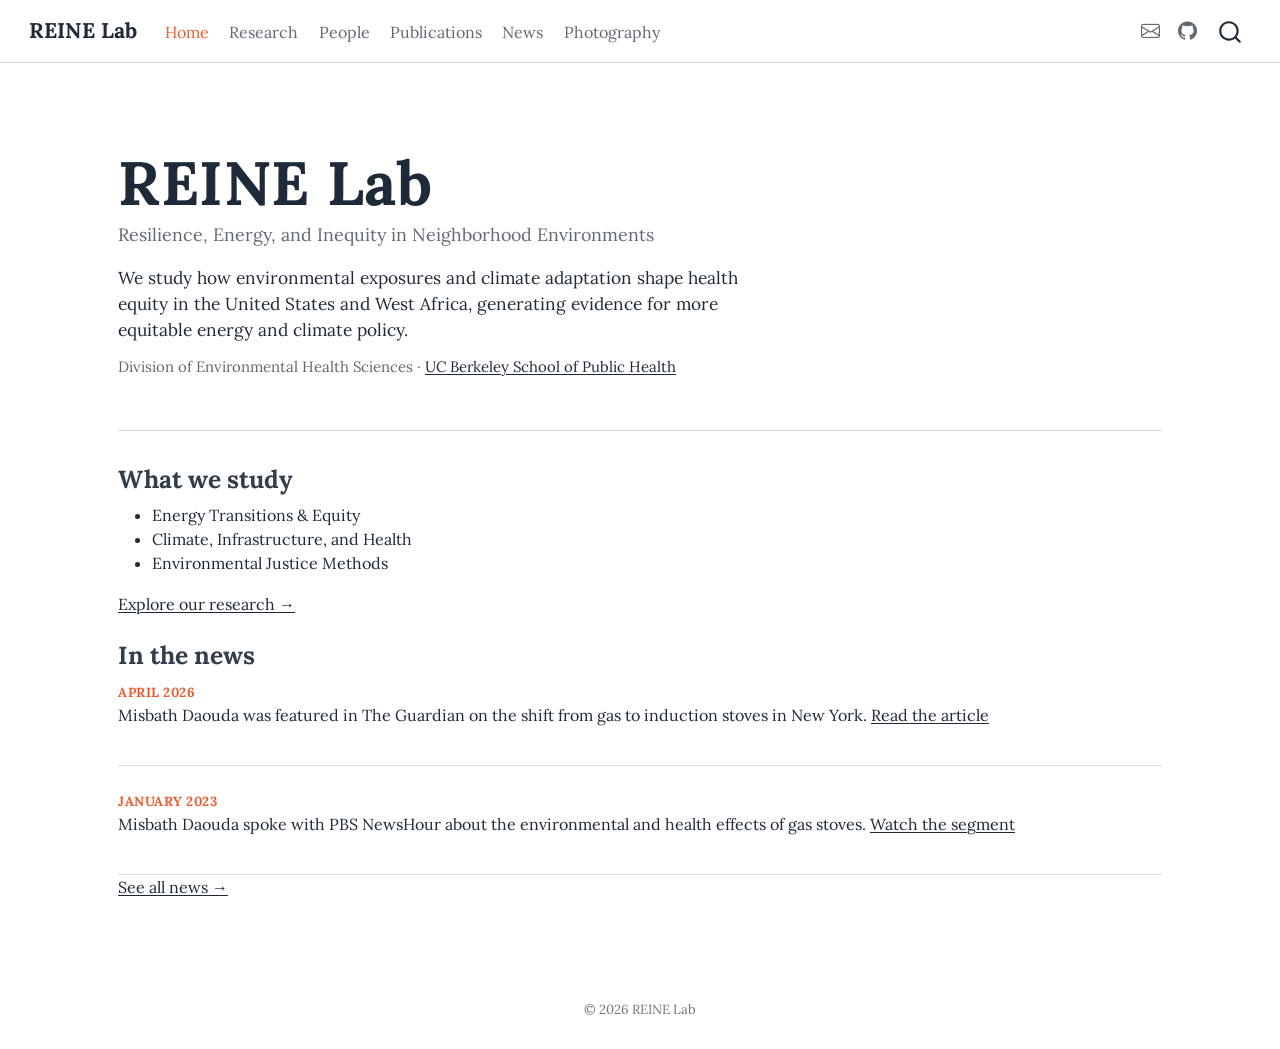
==== docs/index.html @ e4ec4928 "Nest current projects under their research area, rename news heading Research page now shows current" ====
<!DOCTYPE html>
<html xmlns="http://www.w3.org/1999/xhtml" lang="en" xml:lang="en"><head>

<meta charset="utf-8">
<meta name="generator" content="quarto-1.10.18">

<meta name="viewport" content="width=device-width, initial-scale=1.0, user-scalable=yes">


<title>REINE Lab</title>
<style>
/* Default styles provided by pandoc.
** See https://pandoc.org/MANUAL.html#variables-for-html for config info.
*/
span.smallcaps{font-variant: small-caps;}
div.columns{display: flex; gap: 1.5em;}
div.column{flex: auto;}
@media screen {
div.columns{gap: min(4vw, 1.5em);}
div.column{overflow-x: auto;}
}
div.hanging-indent{margin-left: 1.5em; text-indent: -1.5em;}
ul.task-list{list-style: none;}
ul.task-list li input[type="checkbox"] {
  width: 0.8em;
  margin: 0 0.8em 0.2em -1em; /* quarto-specific, see https://github.com/quarto-dev/quarto-cli/issues/4556 */ 
  vertical-align: middle;
}
</style>


<script src="site_libs/quarto-nav/quarto-nav.js"></script>
<script src="site_libs/quarto-nav/headroom.min.js"></script>
<script src="site_libs/clipboard/clipboard.min.js"></script>
<script src="site_libs/quarto-search/autocomplete.umd.js"></script>
<script src="site_libs/quarto-search/fuse.min.js"></script>
<script src="site_libs/quarto-search/quarto-search.js"></script>
<meta name="quarto:offset" content="./">
<script src="site_libs/quarto-html/quarto.js" type="module"></script>
<script src="site_libs/quarto-html/tabsets/tabsets.js" type="module"></script>
<script src="site_libs/quarto-html/popper.min.js"></script>
<script src="site_libs/quarto-html/tippy.umd.min.js"></script>
<script src="site_libs/quarto-html/anchor.min.js"></script>
<link href="site_libs/quarto-html/tippy.css" rel="stylesheet">
<link href="site_libs/quarto-html/quarto-syntax-highlighting-64a204ab8560d761af7679ceaba22944.css" rel="stylesheet" id="quarto-text-highlighting-styles">
<script src="site_libs/bootstrap/bootstrap.min.js"></script>
<link href="site_libs/bootstrap/bootstrap-icons.css" rel="stylesheet">
<link href="site_libs/bootstrap/bootstrap-1b0c18fe74af3ca529f8857c89a2b7a2.min.css" rel="stylesheet" append-hash="true" id="quarto-bootstrap" data-mode="light">
<script id="quarto-search-options" type="application/json">{
  "location": "navbar",
  "copy-button": false,
  "collapse-after": 3,
  "panel-placement": "end",
  "type": "overlay",
  "limit": 50,
  "keyboard-shortcut": [
    "f",
    "/",
    "s"
  ],
  "show-item-context": false,
  "language": {
    "search-no-results-text": "No results",
    "search-matching-documents-text": "matching documents",
    "search-copy-link-title": "Copy link to search",
    "search-hide-matches-text": "Hide additional matches",
    "search-more-match-text": "more match in this document",
    "search-more-matches-text": "more matches in this document",
    "search-clear-button-title": "Clear",
    "search-text-placeholder": "",
    "search-detached-cancel-button-title": "Cancel",
    "search-submit-button-title": "Submit",
    "search-label": "Search"
  }
}</script>


<link rel="stylesheet" href="styles.css">
</head>

<body class="nav-fixed fullcontent quarto-light">

<div id="quarto-search-results"></div>
  <header id="quarto-header" class="headroom fixed-top">
    <nav class="navbar navbar-expand-lg " data-bs-theme="dark">
      <div class="navbar-container container-fluid">
      <div class="navbar-brand-container mx-auto">
    <a class="navbar-brand" href="./index.html">
    <span class="navbar-title">REINE Lab</span>
    </a>
  </div>
            <div id="quarto-search" class="" title="Search"></div>
          <button class="navbar-toggler" type="button" data-bs-toggle="collapse" data-bs-target="#navbarCollapse" aria-controls="navbarCollapse" role="menu" aria-expanded="false" aria-label="Toggle navigation" onclick="if (window.quartoToggleHeadroom) { window.quartoToggleHeadroom(); }">
  <span class="navbar-toggler-icon"></span>
</button>
          <div class="collapse navbar-collapse" id="navbarCollapse">
            <ul class="navbar-nav navbar-nav-scroll me-auto">
  <li class="nav-item">
    <a class="nav-link active" href="./index.html" aria-current="page"> 
<span class="menu-text">Home</span></a>
  </li>  
  <li class="nav-item">
    <a class="nav-link" href="./research.html"> 
<span class="menu-text">Research</span></a>
  </li>  
  <li class="nav-item">
    <a class="nav-link" href="./people.html"> 
<span class="menu-text">People</span></a>
  </li>  
  <li class="nav-item">
    <a class="nav-link" href="./publications.html"> 
<span class="menu-text">Publications</span></a>
  </li>  
  <li class="nav-item">
    <a class="nav-link" href="./news.html"> 
<span class="menu-text">News</span></a>
  </li>  
  <li class="nav-item">
    <a class="nav-link" href="./photos.html"> 
<span class="menu-text">Photography</span></a>
  </li>  
</ul>
            <ul class="navbar-nav navbar-nav-scroll ms-auto">
  <li class="nav-item compact">
    <a class="nav-link" href="mailto:misbath.d@berkeley.edu"> <i class="bi bi-envelope" role="img">
</i> 
<span class="menu-text"></span></a>
  </li>  
  <li class="nav-item compact">
    <a class="nav-link" href="https://github.com/reinelab"> <i class="bi bi-github" role="img">
</i> 
<span class="menu-text"></span></a>
  </li>  
</ul>
          </div> <!-- /navcollapse -->
            <div class="quarto-navbar-tools">
</div>
      </div> <!-- /container-fluid -->
    </nav>
</header>
<!-- content -->
<div id="quarto-content" class="quarto-container page-columns page-rows-contents page-layout-article page-navbar">
<!-- sidebar -->
<!-- margin-sidebar -->
    
<!-- main -->
<main class="content" id="quarto-document-content"><header id="title-block-header" class="quarto-title-block"></header>




<div class="hero">
<div class="wordmark">
REINE Lab
</div>
<p class="reine-meaning" id="reine-meaning">
Resilience, Energy, and Inequity in Neighborhood Environments
</p>
<p class="hero-tagline">
We study how environmental exposures and climate adaptation shape health equity in the United States and West Africa, generating evidence for more equitable energy and climate policy.
</p>
<p class="hero-affiliation">
Division of Environmental Health Sciences · <a href="https://publichealth.berkeley.edu/">UC Berkeley School of Public Health</a>
</p>
</div>
<script>
(function() {
  var el = document.getElementById('reine-meaning');
  if (!el) return;
  var messages = [
    'Resilience, Energy, and Inequity in Neighborhood Environments',
    '“Reine” is also French for “queen.”'
  ];
  var i = 0;
  setInterval(function() {
    el.style.opacity = 0;
    setTimeout(function() {
      i = (i + 1) % messages.length;
      el.textContent = messages[i];
      el.style.opacity = 1;
    }, 400);
  }, 5000);
})();
</script>
<section id="what-we-study" class="level3">
<h3 class="anchored" data-anchor-id="what-we-study">What we study</h3>
<ul>
<li>Energy Transitions &amp; Equity</li>
<li>Climate, Infrastructure, and Health</li>
<li>Environmental Justice Methods</li>
</ul>
<p><a href="./research.html">Explore our research →</a></p>
</section>
<section id="in-the-news" class="level3">
<h3 class="anchored" data-anchor-id="in-the-news">In the news</h3>
<div class="news-item">
<p><span class="news-date">April 2026</span><br> Misbath Daouda was featured in The Guardian on the shift from gas to induction stoves in New York. <a href="https://www.theguardian.com/environment/2026/apr/02/new-york-induction-stoves-climate-energy">Read the article</a></p>
</div>
<div class="news-item">
<p><span class="news-date">January 2023</span><br> Misbath Daouda spoke with PBS NewsHour about the environmental and health effects of gas stoves. <a href="https://www.pbs.org/newshour/show/a-look-at-the-environmental-and-health-effects-associated-with-gas-stoves">Watch the segment</a></p>
</div>
<p><a href="./news.html">See all news →</a></p>


</section>

</main> <!-- /main -->
<script id="quarto-html-after-body" type="application/javascript">
  window.document.addEventListener("DOMContentLoaded", function (event) {
    const icon = "";
    const anchorJS = new window.AnchorJS();
    anchorJS.options = {
      placement: 'right',
      icon: icon
    };
    anchorJS.add('.anchored');
    const isCodeAnnotation = (el) => {
      for (const clz of el.classList) {
        if (clz.startsWith('code-annotation-')) {                     
          return true;
        }
      }
      return false;
    }
    const onCopySuccess = function(e) {
      // button target
      const button = e.trigger;
      // don't keep focus
      button.blur();
      // flash "checked"
      button.classList.add('code-copy-button-checked');
      var currentTitle = button.getAttribute("title");
      button.setAttribute("title", "Copied!");
      let tooltip;
      if (window.bootstrap) {
        button.setAttribute("data-bs-toggle", "tooltip");
        button.setAttribute("data-bs-placement", "left");
        button.setAttribute("data-bs-title", "Copied!");
        tooltip = new bootstrap.Tooltip(button, 
          { trigger: "manual", 
            customClass: "code-copy-button-tooltip",
            offset: [0, -8]});
        tooltip.show();    
      }
      setTimeout(function() {
        if (tooltip) {
          tooltip.hide();
          button.removeAttribute("data-bs-title");
          button.removeAttribute("data-bs-toggle");
          button.removeAttribute("data-bs-placement");
        }
        button.setAttribute("title", currentTitle);
        button.classList.remove('code-copy-button-checked');
      }, 1000);
      // clear code selection
      e.clearSelection();
    }
    const getTextToCopy = function(trigger) {
      const outerScaffold = trigger.parentElement.cloneNode(true);
      const codeEl = outerScaffold.querySelector('code');
      for (const childEl of codeEl.children) {
        if (isCodeAnnotation(childEl)) {
          childEl.remove();
        }
      }
      return codeEl.innerText;
    }
    const clipboard = new window.ClipboardJS('.code-copy-button:not([data-in-quarto-modal])', {
      text: getTextToCopy
    });
    clipboard.on('success', onCopySuccess);
    if (window.document.getElementById('quarto-embedded-source-code-modal')) {
      const clipboardModal = new window.ClipboardJS('.code-copy-button[data-in-quarto-modal]', {
        text: getTextToCopy,
        container: window.document.getElementById('quarto-embedded-source-code-modal')
      });
      clipboardModal.on('success', onCopySuccess);
    }
      var localhostRegex = new RegExp(/^(?:http|https):\/\/localhost\:?[0-9]*\//);
      var mailtoRegex = new RegExp(/^mailto:/);
        var filterRegex = new RegExp('/' + window.location.host + '/');
      var isInternal = (href) => {
          return filterRegex.test(href) || localhostRegex.test(href) || mailtoRegex.test(href);
      }
      // Inspect non-navigation links and adorn them if external
     var links = window.document.querySelectorAll('a[href]:not(.nav-link):not(.navbar-brand):not(.toc-action):not(.sidebar-link):not(.sidebar-item-toggle):not(.pagination-link):not(.no-external):not([aria-hidden]):not(.dropdown-item):not(.quarto-navigation-tool):not(.about-link)');
      for (var i=0; i<links.length; i++) {
        const link = links[i];
        if (!isInternal(link.href)) {
          // undo the damage that might have been done by quarto-nav.js in the case of
          // links that we want to consider external
          if (link.dataset.originalHref !== undefined) {
            link.href = link.dataset.originalHref;
          }
        }
      }
    function tippyHover(el, contentFn, onTriggerFn, onUntriggerFn) {
      const config = {
        allowHTML: true,
        maxWidth: 500,
        delay: 100,
        arrow: false,
        appendTo: function(el) {
            return el.parentElement;
        },
        interactive: true,
        interactiveBorder: 10,
        theme: 'quarto',
        placement: 'bottom-start',
      };
      if (contentFn) {
        config.content = contentFn;
      }
      if (onTriggerFn) {
        config.onTrigger = onTriggerFn;
      }
      if (onUntriggerFn) {
        config.onUntrigger = onUntriggerFn;
      }
      window.tippy(el, config); 
    }
    const noterefs = window.document.querySelectorAll('a[role="doc-noteref"]');
    for (var i=0; i<noterefs.length; i++) {
      const ref = noterefs[i];
      tippyHover(ref, function() {
        // use id or data attribute instead here
        let href = ref.getAttribute('data-footnote-href') || ref.getAttribute('href');
        try { href = new URL(href).hash; } catch {}
        const id = href.replace(/^#\/?/, "");
        const note = window.document.getElementById(id);
        if (note) {
          return note.innerHTML;
        } else {
          return "";
        }
      });
    }
    const xrefs = window.document.querySelectorAll('a.quarto-xref');
    const processXRef = (id, note) => {
      // Strip column container classes
      const stripColumnClz = (el) => {
        el.classList.remove("page-full", "page-columns");
        if (el.children) {
          for (const child of el.children) {
            stripColumnClz(child);
          }
        }
      }
      stripColumnClz(note)
      if (id === null || id.startsWith('sec-')) {
        // Special case sections, only their first couple elements
        const container = document.createElement("div");
        if (note.children && note.children.length > 2) {
          container.appendChild(note.children[0].cloneNode(true));
          for (let i = 1; i < note.children.length; i++) {
            const child = note.children[i];
            if (child.tagName === "P" && child.innerText === "") {
              continue;
            } else {
              container.appendChild(child.cloneNode(true));
              break;
            }
          }
          if (window.Quarto?.typesetMath) {
            window.Quarto.typesetMath(container);
          }
          return container.innerHTML
        } else {
          if (window.Quarto?.typesetMath) {
            window.Quarto.typesetMath(note);
          }
          return note.innerHTML;
        }
      } else {
        // Remove any anchor links if they are present
        const anchorLink = note.querySelector('a.anchorjs-link');
        if (anchorLink) {
          anchorLink.remove();
        }
        if (window.Quarto?.typesetMath) {
          window.Quarto.typesetMath(note);
        }
        if (note.classList.contains("callout")) {
          return note.outerHTML;
        } else {
          return note.innerHTML;
        }
      }
    }
    for (var i=0; i<xrefs.length; i++) {
      const xref = xrefs[i];
      tippyHover(xref, undefined, function(instance) {
        instance.disable();
        let url = xref.getAttribute('href');
        let hash = undefined; 
        if (url.startsWith('#')) {
          hash = url;
        } else {
          try { hash = new URL(url).hash; } catch {}
        }
        if (hash) {
          const id = hash.replace(/^#\/?/, "");
          const note = window.document.getElementById(id);
          if (note !== null) {
            try {
              const html = processXRef(id, note.cloneNode(true));
              instance.setContent(html);
            } finally {
              instance.enable();
              instance.show();
            }
          } else {
            // See if we can fetch this
            fetch(url.split('#')[0])
            .then(res => res.text())
            .then(html => {
              const parser = new DOMParser();
              const htmlDoc = parser.parseFromString(html, "text/html");
              const note = htmlDoc.getElementById(id);
              if (note !== null) {
                const html = processXRef(id, note);
                instance.setContent(html);
              } 
            }).finally(() => {
              instance.enable();
              instance.show();
            });
          }
        } else {
          // See if we can fetch a full url (with no hash to target)
          // This is a special case and we should probably do some content thinning / targeting
          fetch(url)
          .then(res => res.text())
          .then(html => {
            const parser = new DOMParser();
            const htmlDoc = parser.parseFromString(html, "text/html");
            const note = htmlDoc.querySelector('main.content');
            if (note !== null) {
              // This should only happen for chapter cross references
              // (since there is no id in the URL)
              // remove the first header
              if (note.children.length > 0 && note.children[0].tagName === "HEADER") {
                note.children[0].remove();
              }
              const html = processXRef(null, note);
              instance.setContent(html);
            } 
          }).finally(() => {
            instance.enable();
            instance.show();
          });
        }
      }, function(instance) {
      });
    }
        let selectedAnnoteEl;
        const selectorForAnnotation = ( cell, annotation) => {
          let cellAttr = 'data-code-cell="' + cell + '"';
          let lineAttr = 'data-code-annotation="' +  annotation + '"';
          const selector = 'span[' + cellAttr + '][' + lineAttr + ']';
          return selector;
        }
        const selectCodeLines = (annoteEl) => {
          const doc = window.document;
          const targetCell = annoteEl.getAttribute("data-target-cell");
          const targetAnnotation = annoteEl.getAttribute("data-target-annotation");
          const annoteSpan = window.document.querySelector(selectorForAnnotation(targetCell, targetAnnotation));
          const lines = annoteSpan.getAttribute("data-code-lines").split(",");
          const lineIds = lines.map((line) => {
            return targetCell + "-" + line;
          })
          let top = null;
          let height = null;
          let parent = null;
          if (lineIds.length > 0) {
              //compute the position of the single el (top and bottom and make a div)
              const el = window.document.getElementById(lineIds[0]);
              top = el.offsetTop;
              height = el.offsetHeight;
              parent = el.parentElement.parentElement;
            if (lineIds.length > 1) {
              const lastEl = window.document.getElementById(lineIds[lineIds.length - 1]);
              const bottom = lastEl.offsetTop + lastEl.offsetHeight;
              height = bottom - top;
            }
            if (top !== null && height !== null && parent !== null) {
              // cook up a div (if necessary) and position it 
              let div = window.document.getElementById("code-annotation-line-highlight");
              if (div === null) {
                div = window.document.createElement("div");
                div.setAttribute("id", "code-annotation-line-highlight");
                div.style.position = 'absolute';
                parent.appendChild(div);
              }
              div.style.top = top - 2 + "px";
              div.style.height = height + 4 + "px";
              div.style.left = 0;
              let gutterDiv = window.document.getElementById("code-annotation-line-highlight-gutter");
              if (gutterDiv === null) {
                gutterDiv = window.document.createElement("div");
                gutterDiv.setAttribute("id", "code-annotation-line-highlight-gutter");
                gutterDiv.style.position = 'absolute';
                const codeCell = window.document.getElementById(targetCell);
                const gutter = codeCell.querySelector('.code-annotation-gutter');
                gutter.appendChild(gutterDiv);
              }
              gutterDiv.style.top = top - 2 + "px";
              gutterDiv.style.height = height + 4 + "px";
            }
            selectedAnnoteEl = annoteEl;
          }
        };
        const unselectCodeLines = () => {
          const elementsIds = ["code-annotation-line-highlight", "code-annotation-line-highlight-gutter"];
          elementsIds.forEach((elId) => {
            const div = window.document.getElementById(elId);
            if (div) {
              div.remove();
            }
          });
          selectedAnnoteEl = undefined;
        };
          // Handle positioning of the toggle
      window.addEventListener(
        "resize",
        throttle(() => {
          elRect = undefined;
          if (selectedAnnoteEl) {
            selectCodeLines(selectedAnnoteEl);
          }
        }, 10)
      );
      function throttle(fn, ms) {
      let throttle = false;
      let timer;
        return (...args) => {
          if(!throttle) { // first call gets through
              fn.apply(this, args);
              throttle = true;
          } else { // all the others get throttled
              if(timer) clearTimeout(timer); // cancel #2
              timer = setTimeout(() => {
                fn.apply(this, args);
                timer = throttle = false;
              }, ms);
          }
        };
      }
        // Attach click handler to the DT
        const annoteDls = window.document.querySelectorAll('dt[data-target-cell]');
        for (const annoteDlNode of annoteDls) {
          annoteDlNode.addEventListener('click', (event) => {
            const clickedEl = event.target;
            if (clickedEl !== selectedAnnoteEl) {
              unselectCodeLines();
              const activeEl = window.document.querySelector('dt[data-target-cell].code-annotation-active');
              if (activeEl) {
                activeEl.classList.remove('code-annotation-active');
              }
              selectCodeLines(clickedEl);
              clickedEl.classList.add('code-annotation-active');
            } else {
              // Unselect the line
              unselectCodeLines();
              clickedEl.classList.remove('code-annotation-active');
            }
          });
        }
    const findCites = (el) => {
      const parentEl = el.parentElement;
      if (parentEl) {
        const cites = parentEl.dataset.cites;
        if (cites) {
          return {
            el,
            cites: cites.split(' ')
          };
        } else {
          return findCites(el.parentElement)
        }
      } else {
        return undefined;
      }
    };
    var bibliorefs = window.document.querySelectorAll('a[role="doc-biblioref"]');
    for (var i=0; i<bibliorefs.length; i++) {
      const ref = bibliorefs[i];
      const citeInfo = findCites(ref);
      if (citeInfo) {
        tippyHover(citeInfo.el, function() {
          var popup = window.document.createElement('div');
          citeInfo.cites.forEach(function(cite) {
            var citeDiv = window.document.createElement('div');
            citeDiv.classList.add('hanging-indent');
            citeDiv.classList.add('csl-entry');
            var biblioDiv = window.document.getElementById('ref-' + cite);
            if (biblioDiv) {
              citeDiv.innerHTML = biblioDiv.innerHTML;
            }
            popup.appendChild(citeDiv);
          });
          return popup.innerHTML;
        });
      }
    }
  });
  </script>
</div> <!-- /content -->
<footer class="footer">
  <div class="nav-footer">
    <div class="nav-footer-left">
      &nbsp;
    </div>   
    <div class="nav-footer-center">
<p>© 2026 REINE Lab</p>
</div>
    <div class="nav-footer-right">
      &nbsp;
    </div>
  </div>
</footer>




</body></html>
---- docs/site_libs/quarto-html/tippy.css ----
.tippy-box[data-animation=fade][data-state=hidden]{opacity:0}[data-tippy-root]{max-width:calc(100vw - 10px)}.tippy-box{position:relative;background-color:#333;color:#fff;border-radius:4px;font-size:14px;line-height:1.4;white-space:normal;outline:0;transition-property:transform,visibility,opacity}.tippy-box[data-placement^=top]>.tippy-arrow{bottom:0}.tippy-box[data-placement^=top]>.tippy-arrow:before{bottom:-7px;left:0;border-width:8px 8px 0;border-top-color:initial;transform-origin:center top}.tippy-box[data-placement^=bottom]>.tippy-arrow{top:0}.tippy-box[data-placement^=bottom]>.tippy-arrow:before{top:-7px;left:0;border-width:0 8px 8px;border-bottom-color:initial;transform-origin:center bottom}.tippy-box[data-placement^=left]>.tippy-arrow{right:0}.tippy-box[data-placement^=left]>.tippy-arrow:before{border-width:8px 0 8px 8px;border-left-color:initial;right:-7px;transform-origin:center left}.tippy-box[data-placement^=right]>.tippy-arrow{left:0}.tippy-box[data-placement^=right]>.tippy-arrow:before{left:-7px;border-width:8px 8px 8px 0;border-right-color:initial;transform-origin:center right}.tippy-box[data-inertia][data-state=visible]{transition-timing-function:cubic-bezier(.54,1.5,.38,1.11)}.tippy-arrow{width:16px;height:16px;color:#333}.tippy-arrow:before{content:"";position:absolute;border-color:transparent;border-style:solid}.tippy-content{position:relative;padding:5px 9px;z-index:1}
---- docs/site_libs/quarto-html/quarto-syntax-highlighting-64a204ab8560d761af7679ceaba22944.css ----
/* quarto syntax highlight colors */
:root {
  --quarto-hl-ot-color: #003B4F;
  --quarto-hl-at-color: #657422;
  --quarto-hl-ss-color: #20794D;
  --quarto-hl-an-color: #5E5E5E;
  --quarto-hl-fu-color: #4758AB;
  --quarto-hl-st-color: #20794D;
  --quarto-hl-cf-color: #003B4F;
  --quarto-hl-op-color: #5E5E5E;
  --quarto-hl-er-color: #AD0000;
  --quarto-hl-bn-color: #AD0000;
  --quarto-hl-al-color: #AD0000;
  --quarto-hl-va-color: #111111;
  --quarto-hl-bu-color: inherit;
  --quarto-hl-ex-color: inherit;
  --quarto-hl-pp-color: #AD0000;
  --quarto-hl-in-color: #5E5E5E;
  --quarto-hl-vs-color: #20794D;
  --quarto-hl-wa-color: #5E5E5E;
  --quarto-hl-do-color: #5E5E5E;
  --quarto-hl-im-color: #00769E;
  --quarto-hl-ch-color: #20794D;
  --quarto-hl-dt-color: #AD0000;
  --quarto-hl-fl-color: #AD0000;
  --quarto-hl-co-color: #5E5E5E;
  --quarto-hl-cv-color: #5E5E5E;
  --quarto-hl-cn-color: #8f5902;
  --quarto-hl-sc-color: #5E5E5E;
  --quarto-hl-dv-color: #AD0000;
  --quarto-hl-kw-color: #003B4F;
}

/* other quarto variables */
:root {
  --quarto-font-monospace: SFMono-Regular, Menlo, Monaco, Consolas, "Liberation Mono", "Courier New", monospace;
}

/* syntax highlight based on Pandoc's rules */
pre > code.sourceCode > span {
  color: #003B4F;
}

code.sourceCode > span {
  color: #003B4F;
}

div.sourceCode,
div.sourceCode pre.sourceCode {
  color: #003B4F;
}

/* Normal */
code span {
  color: #003B4F;
}

/* Alert */
code span.al {
  color: #AD0000;
  font-style: inherit;
}

/* Annotation */
code span.an {
  color: #5E5E5E;
  font-style: inherit;
}

/* Attribute */
code span.at {
  color: #657422;
  font-style: inherit;
}

/* BaseN */
code span.bn {
  color: #AD0000;
  font-style: inherit;
}

/* BuiltIn */
code span.bu {
  font-style: inherit;
}

/* ControlFlow */
code span.cf {
  color: #003B4F;
  font-weight: bold;
  font-style: inherit;
}

/* Char */
code span.ch {
  color: #20794D;
  font-style: inherit;
}

/* Constant */
code span.cn {
  color: #8f5902;
  font-style: inherit;
}

/* Comment */
code span.co {
  color: #5E5E5E;
  font-style: inherit;
}

/* CommentVar */
code span.cv {
  color: #5E5E5E;
  font-style: italic;
}

/* Documentation */
code span.do {
  color: #5E5E5E;
  font-style: italic;
}

/* DataType */
code span.dt {
  color: #AD0000;
  font-style: inherit;
}

/* DecVal */
code span.dv {
  color: #AD0000;
  font-style: inherit;
}

/* Error */
code span.er {
  color: #AD0000;
  font-style: inherit;
}

/* Extension */
code span.ex {
  font-style: inherit;
}

/* Float */
code span.fl {
  color: #AD0000;
  font-style: inherit;
}

/* Function */
code span.fu {
  color: #4758AB;
  font-style: inherit;
}

/* Import */
code span.im {
  color: #00769E;
  font-style: inherit;
}

/* Information */
code span.in {
  color: #5E5E5E;
  font-style: inherit;
}

/* Keyword */
code span.kw {
  color: #003B4F;
  font-weight: bold;
  font-style: inherit;
}

/* Operator */
code span.op {
  color: #5E5E5E;
  font-style: inherit;
}

/* Other */
code span.ot {
  color: #003B4F;
  font-style: inherit;
}

/* Preprocessor */
code span.pp {
  color: #AD0000;
  font-style: inherit;
}

/* SpecialChar */
code span.sc {
  color: #5E5E5E;
  font-style: inherit;
}

/* SpecialString */
code span.ss {
  color: #20794D;
  font-style: inherit;
}

/* String */
code span.st {
  color: #20794D;
  font-style: inherit;
}

/* Variable */
code span.va {
  color: #111111;
  font-style: inherit;
}

/* VerbatimString */
code span.vs {
  color: #20794D;
  font-style: inherit;
}

/* Warning */
code span.wa {
  color: #5E5E5E;
  font-style: italic;
}

.prevent-inlining {
  content: "</";
}

/*# sourceMappingURL=9d8d5bb603a83b8298b89080a598c93b.css.map */
---- docs/styles.css ----
/* REINE Lab site — layout rules; colors/fonts live in theme.scss */

.headshot {
  width: 180px;
  border-radius: 4px;
  margin-right: 1.5rem;
  float: left;
}

.person-block {
  margin-bottom: 1.75rem;
  overflow: auto;
}
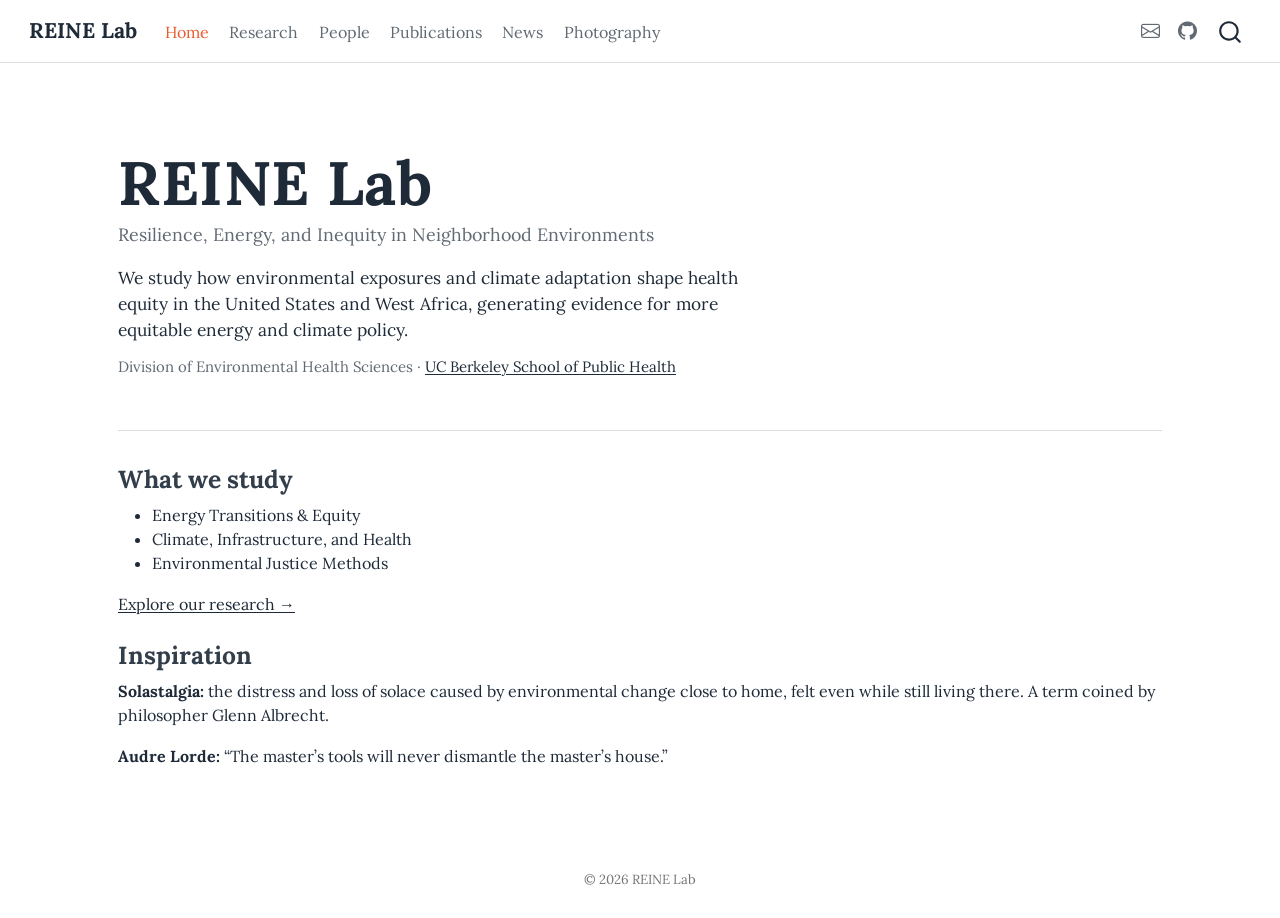
==== commit 84feae62: "Replace homepage news teaser with an Inspiration section Swaps the In the News teaser (News still li" ====
--- a/docs/index.html
+++ b/docs/index.html
@@ -191,15 +191,10 @@
 </ul>
 <p><a href="./research.html">Explore our research →</a></p>
 </section>
-<section id="in-the-news" class="level3">
-<h3 class="anchored" data-anchor-id="in-the-news">In the news</h3>
-<div class="news-item">
-<p><span class="news-date">April 2026</span><br> Misbath Daouda was featured in The Guardian on the shift from gas to induction stoves in New York. <a href="https://www.theguardian.com/environment/2026/apr/02/new-york-induction-stoves-climate-energy">Read the article</a></p>
-</div>
-<div class="news-item">
-<p><span class="news-date">January 2023</span><br> Misbath Daouda spoke with PBS NewsHour about the environmental and health effects of gas stoves. <a href="https://www.pbs.org/newshour/show/a-look-at-the-environmental-and-health-effects-associated-with-gas-stoves">Watch the segment</a></p>
-</div>
-<p><a href="./news.html">See all news →</a></p>
+<section id="inspiration" class="level3">
+<h3 class="anchored" data-anchor-id="inspiration">Inspiration</h3>
+<p><strong>Solastalgia:</strong> the distress and loss of solace caused by environmental change close to home, felt even while still living there. A term coined by philosopher Glenn Albrecht.</p>
+<p><strong>Audre Lorde:</strong> “The master’s tools will never dismantle the master’s house.”</p>
 
 
 </section>
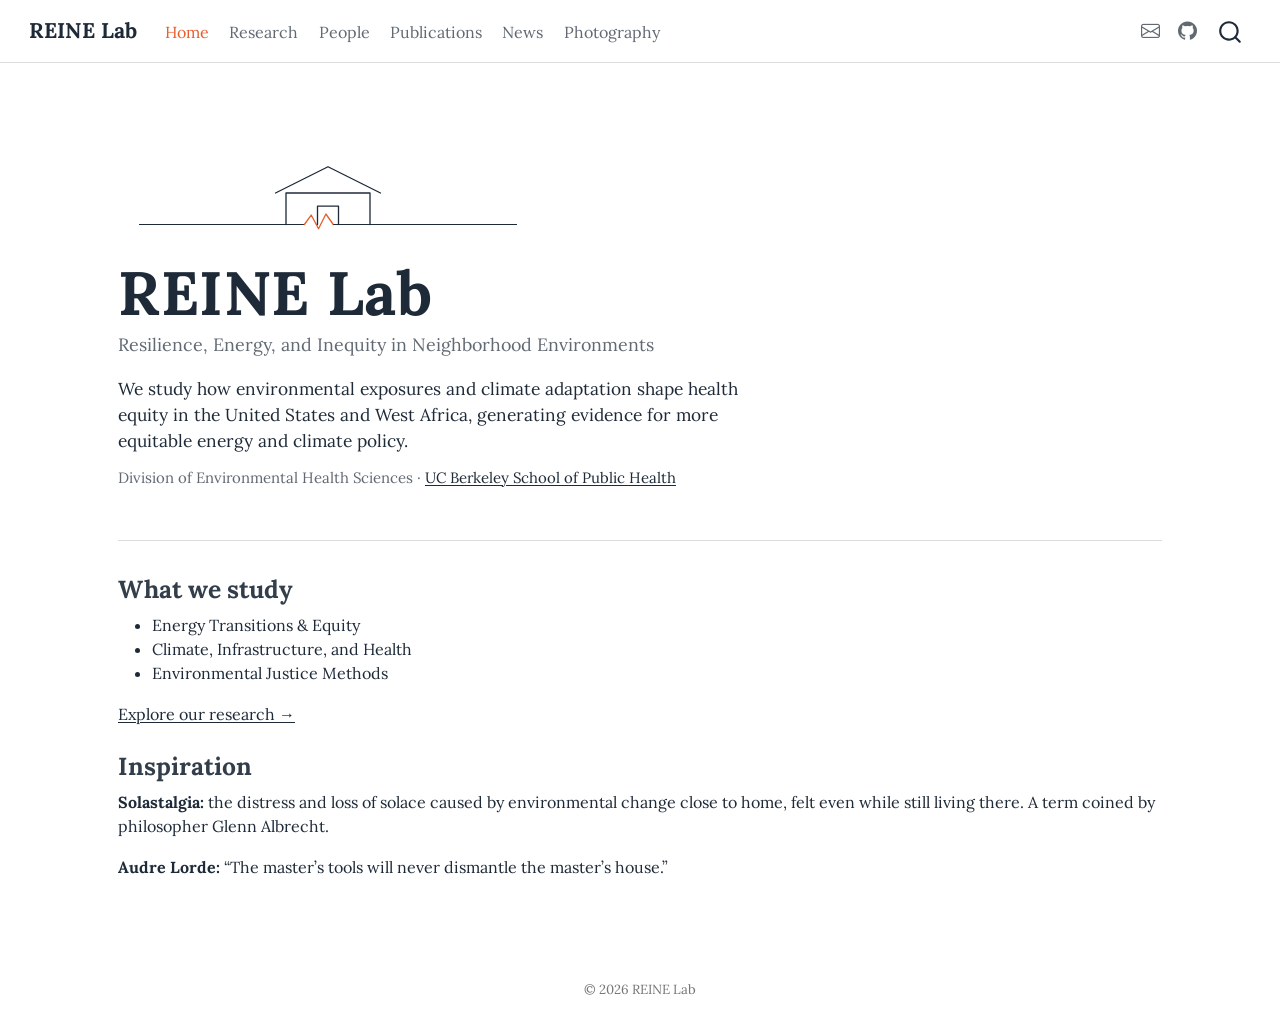
==== commit 19314ed9: "Add abstract solastalgia banner to the homepage hero An inline SVG line drawing above the wordmark: " ====
--- a/docs/index.html
+++ b/docs/index.html
@@ -45,7 +45,7 @@
 <link href="site_libs/quarto-html/quarto-syntax-highlighting-64a204ab8560d761af7679ceaba22944.css" rel="stylesheet" id="quarto-text-highlighting-styles">
 <script src="site_libs/bootstrap/bootstrap.min.js"></script>
 <link href="site_libs/bootstrap/bootstrap-icons.css" rel="stylesheet">
-<link href="site_libs/bootstrap/bootstrap-1b0c18fe74af3ca529f8857c89a2b7a2.min.css" rel="stylesheet" append-hash="true" id="quarto-bootstrap" data-mode="light">
+<link href="site_libs/bootstrap/bootstrap-21c96101b30604e0f596bf12475be3ca.min.css" rel="stylesheet" append-hash="true" id="quarto-bootstrap" data-mode="light">
 <script id="quarto-search-options" type="application/json">{
   "location": "navbar",
   "copy-button": false,
@@ -150,6 +150,9 @@
 
 
 <div class="hero">
+<svg class="hero-banner" viewbox="0 0 800 170" xmlns="http://www.w3.org/2000/svg" role="img" aria-label="A house with a fractured ground line beneath it">
+<line x1="40" y1="140" x2="355" y2="140" stroke="#1E2A38" stroke-width="2"></line> <polyline points="355,140 368,122 382,148 396,120 410,140" stroke="#E85D2F" stroke-width="2.5" fill="none" stroke-linecap="round" stroke-linejoin="round"></polyline> <line x1="410" y1="140" x2="760" y2="140" stroke="#1E2A38" stroke-width="2"></line> <g stroke="#1E2A38" stroke-width="2.5" fill="none" stroke-linejoin="round" stroke-linecap="round"> <path d="M320,140 L320,80 L480,80 L480,140"></path> <path d="M300,80 L400,30 L500,80"></path> <path d="M380,140 L380,105 L420,105 L420,140"></path> </g>
+</svg>
 <div class="wordmark">
 REINE Lab
 </div>
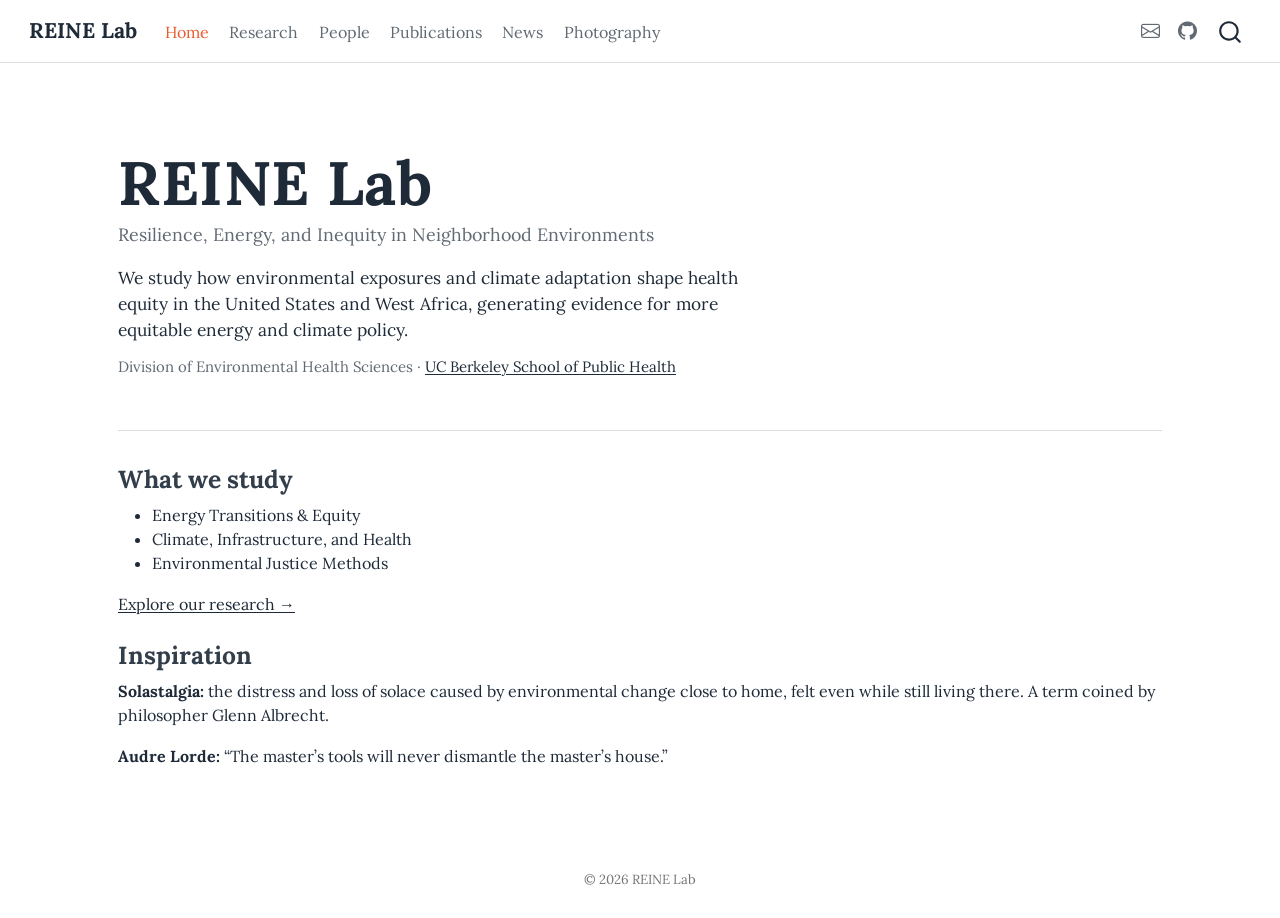
==== commit 1edd925a: "Remove solastalgia banner from homepage hero Co-Authored-By: Claude Sonnet 5 <noreply@anthropic.com>" ====
--- a/docs/index.html
+++ b/docs/index.html
@@ -45,7 +45,7 @@
 <link href="site_libs/quarto-html/quarto-syntax-highlighting-64a204ab8560d761af7679ceaba22944.css" rel="stylesheet" id="quarto-text-highlighting-styles">
 <script src="site_libs/bootstrap/bootstrap.min.js"></script>
 <link href="site_libs/bootstrap/bootstrap-icons.css" rel="stylesheet">
-<link href="site_libs/bootstrap/bootstrap-21c96101b30604e0f596bf12475be3ca.min.css" rel="stylesheet" append-hash="true" id="quarto-bootstrap" data-mode="light">
+<link href="site_libs/bootstrap/bootstrap-72ad734f8b4c0e38c7a1ad6f54543f32.min.css" rel="stylesheet" append-hash="true" id="quarto-bootstrap" data-mode="light">
 <script id="quarto-search-options" type="application/json">{
   "location": "navbar",
   "copy-button": false,
@@ -150,9 +150,6 @@
 
 
 <div class="hero">
-<svg class="hero-banner" viewbox="0 0 800 170" xmlns="http://www.w3.org/2000/svg" role="img" aria-label="A house with a fractured ground line beneath it">
-<line x1="40" y1="140" x2="355" y2="140" stroke="#1E2A38" stroke-width="2"></line> <polyline points="355,140 368,122 382,148 396,120 410,140" stroke="#E85D2F" stroke-width="2.5" fill="none" stroke-linecap="round" stroke-linejoin="round"></polyline> <line x1="410" y1="140" x2="760" y2="140" stroke="#1E2A38" stroke-width="2"></line> <g stroke="#1E2A38" stroke-width="2.5" fill="none" stroke-linejoin="round" stroke-linecap="round"> <path d="M320,140 L320,80 L480,80 L480,140"></path> <path d="M300,80 L400,30 L500,80"></path> <path d="M380,140 L380,105 L420,105 L420,140"></path> </g>
-</svg>
 <div class="wordmark">
 REINE Lab
 </div>
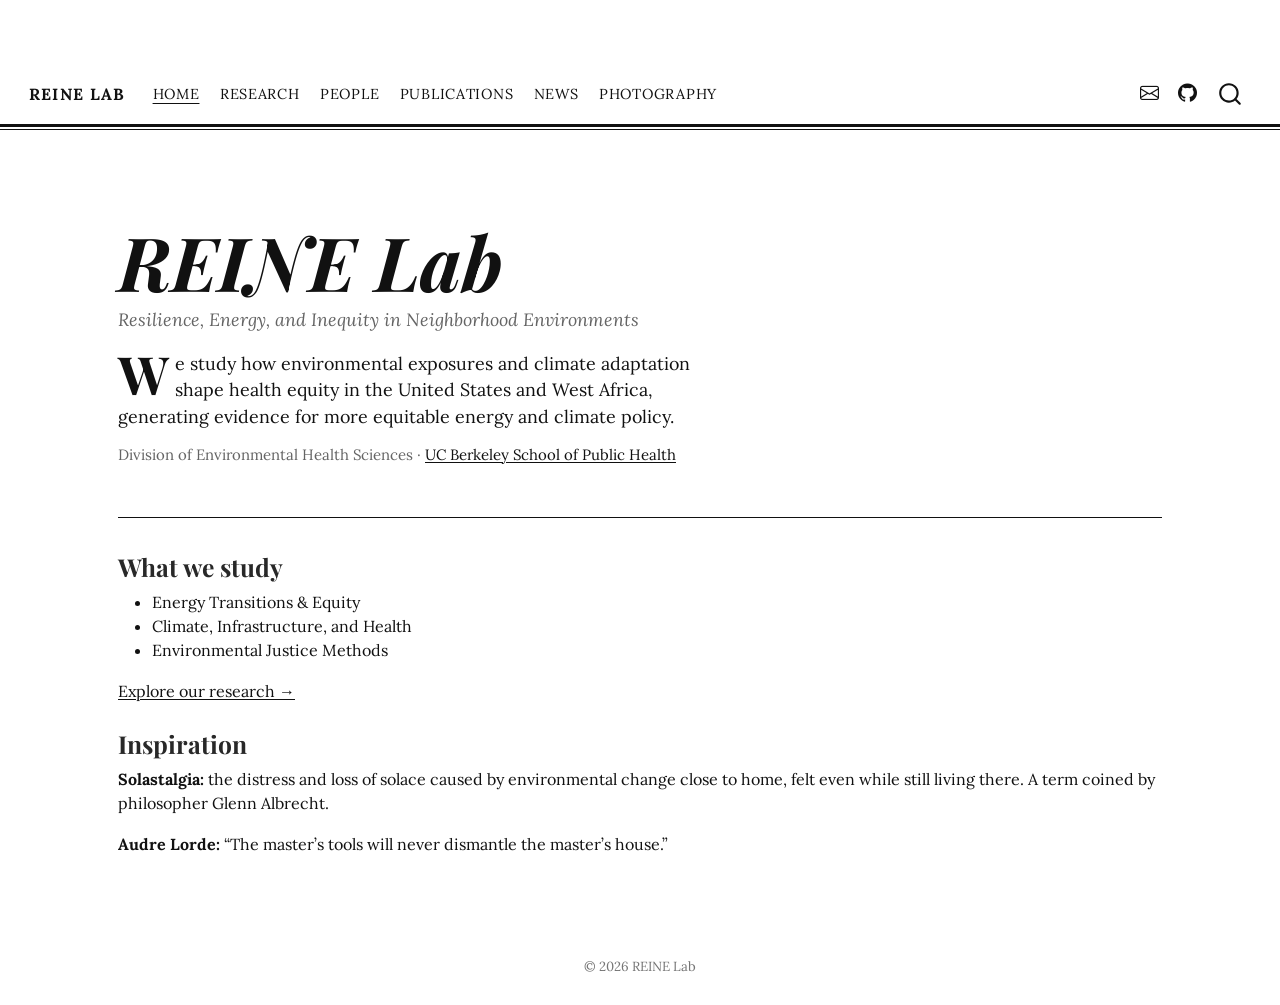
==== commit 4ea9482f: "Restyle site with a New Yorker–inspired editorial look Adopts the classic magazine cues: an italic P" ====
--- a/docs/index.html
+++ b/docs/index.html
@@ -45,7 +45,7 @@
 <link href="site_libs/quarto-html/quarto-syntax-highlighting-64a204ab8560d761af7679ceaba22944.css" rel="stylesheet" id="quarto-text-highlighting-styles">
 <script src="site_libs/bootstrap/bootstrap.min.js"></script>
 <link href="site_libs/bootstrap/bootstrap-icons.css" rel="stylesheet">
-<link href="site_libs/bootstrap/bootstrap-72ad734f8b4c0e38c7a1ad6f54543f32.min.css" rel="stylesheet" append-hash="true" id="quarto-bootstrap" data-mode="light">
+<link href="site_libs/bootstrap/bootstrap-f9c419934a94f9a6078884d99f3ed21c.min.css" rel="stylesheet" append-hash="true" id="quarto-bootstrap" data-mode="light">
 <script id="quarto-search-options" type="application/json">{
   "location": "navbar",
   "copy-button": false,
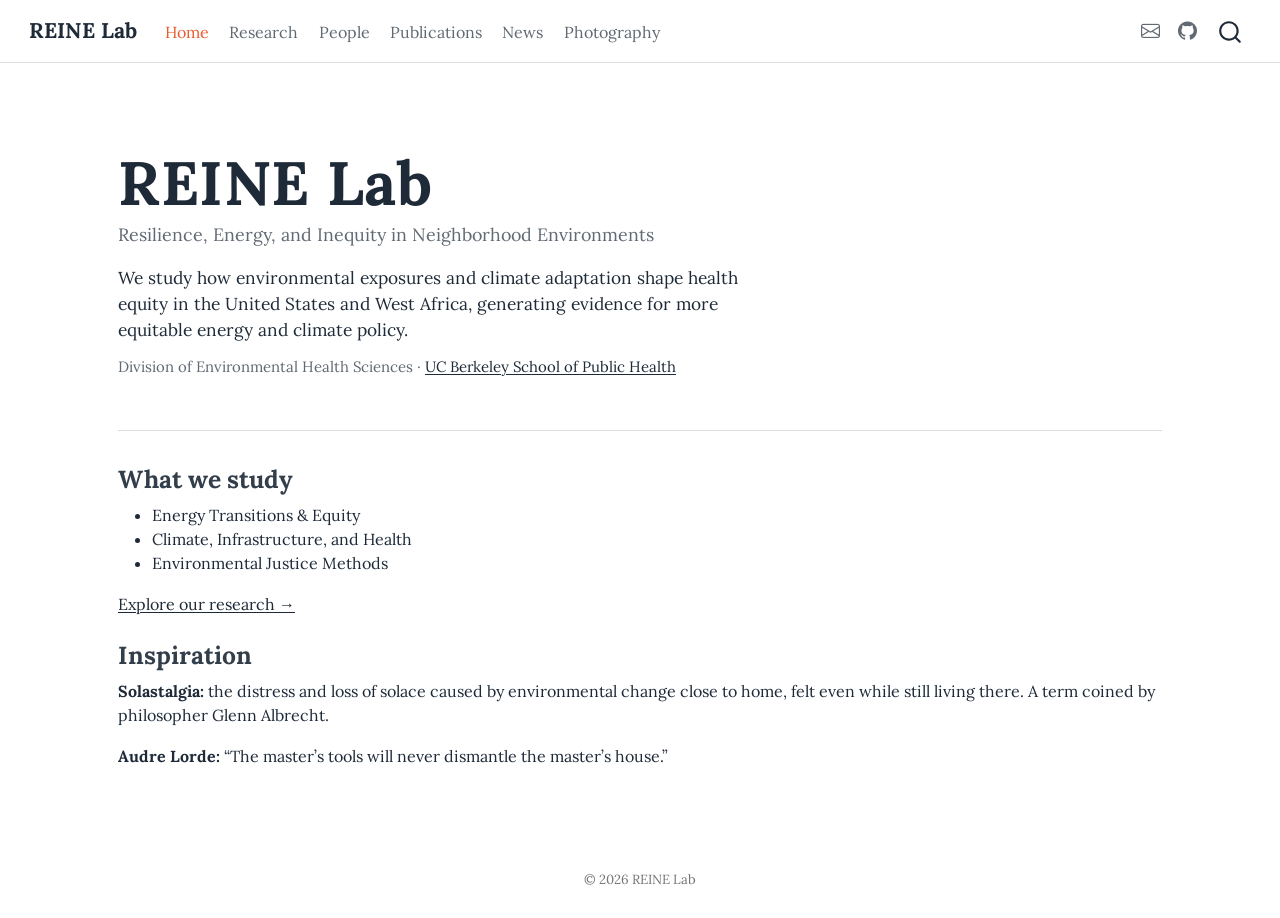
==== commit bacede34: "Revert New Yorker restyle, back to prior restrained theme Restores theme.scss to the pre-New-Yorker " ====
--- a/docs/index.html
+++ b/docs/index.html
@@ -45,7 +45,7 @@
 <link href="site_libs/quarto-html/quarto-syntax-highlighting-64a204ab8560d761af7679ceaba22944.css" rel="stylesheet" id="quarto-text-highlighting-styles">
 <script src="site_libs/bootstrap/bootstrap.min.js"></script>
 <link href="site_libs/bootstrap/bootstrap-icons.css" rel="stylesheet">
-<link href="site_libs/bootstrap/bootstrap-f9c419934a94f9a6078884d99f3ed21c.min.css" rel="stylesheet" append-hash="true" id="quarto-bootstrap" data-mode="light">
+<link href="site_libs/bootstrap/bootstrap-72ad734f8b4c0e38c7a1ad6f54543f32.min.css" rel="stylesheet" append-hash="true" id="quarto-bootstrap" data-mode="light">
 <script id="quarto-search-options" type="application/json">{
   "location": "navbar",
   "copy-button": false,
